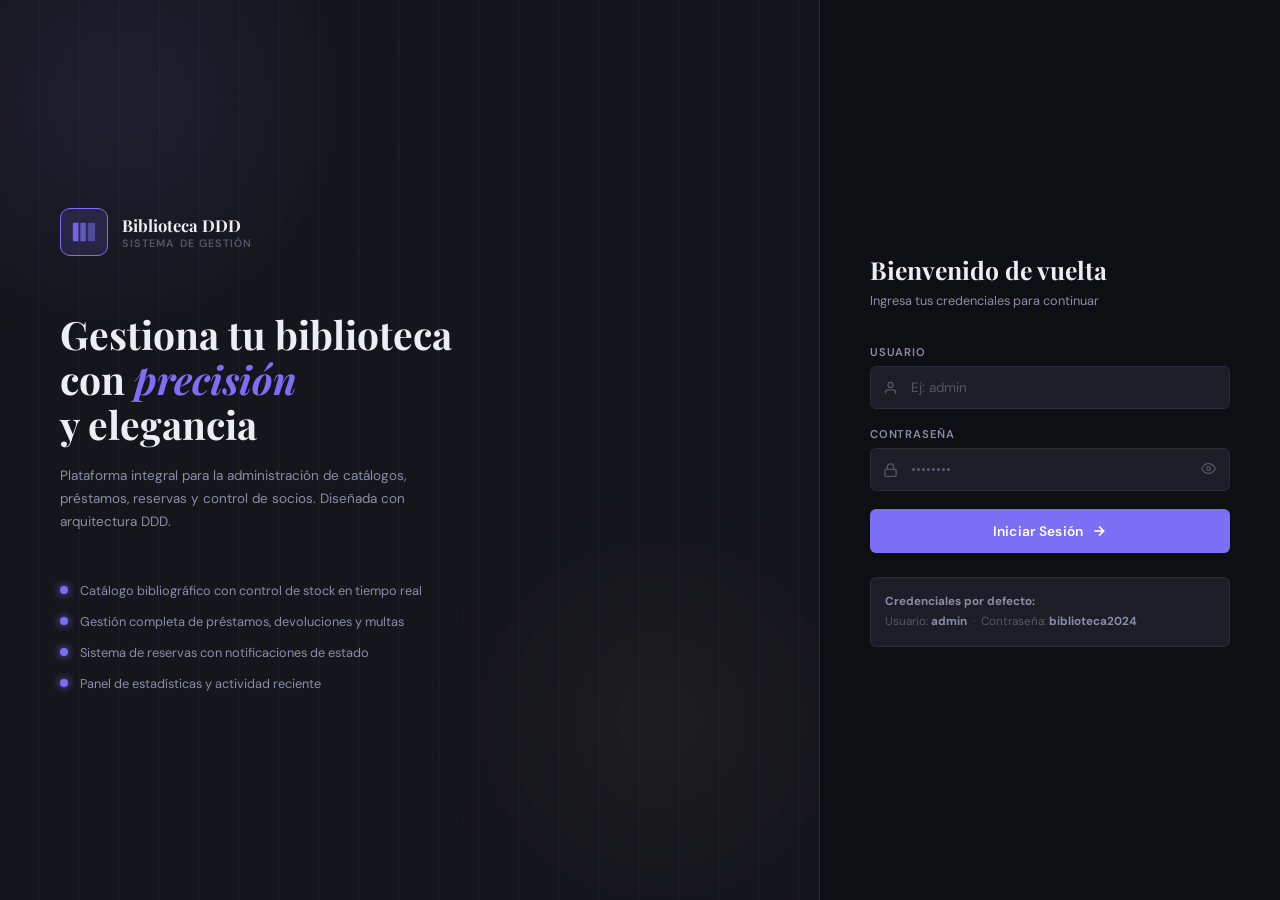
==== EnfoqueDDD/bibliotecaddd/backend/src/main/resources/static/index.html @ 49ec1af6 "feat: codigo base funcional" ====
<!DOCTYPE html>
<html lang="es">
<head>
  <meta charset="UTF-8" />
  <meta name="viewport" content="width=device-width, initial-scale=1.0" />
  <title>Biblioteca DDD — Sistema de Gestión</title>
  <link rel="preconnect" href="https://fonts.googleapis.com" />
  <link rel="preconnect" href="https://fonts.gstatic.com" crossorigin />
  <link href="https://fonts.googleapis.com/css2?family=Playfair+Display:wght@400;600;700&family=DM+Sans:wght@300;400;500;600&display=swap" rel="stylesheet" />
  <link rel="stylesheet" href="/css/styles.css" />
</head>
<body>
  <script>
    // Session guard — redirect to login if not authenticated
    if (!sessionStorage.getItem('bib_session')) {
      window.location.replace('login.html');
    }
  </script>

  <!-- Sidebar -->
  <aside class="sidebar" id="sidebar">
    <div class="sidebar-logo">
      <div class="logo-icon">
        <svg width="28" height="28" viewBox="0 0 28 28" fill="none">
          <rect x="2" y="4" width="6" height="20" rx="1" fill="currentColor" opacity="0.9"/>
          <rect x="10" y="4" width="6" height="20" rx="1" fill="currentColor" opacity="0.7"/>
          <rect x="18" y="4" width="8" height="20" rx="1" fill="currentColor" opacity="0.5"/>
        </svg>
      </div>
      <div>
        <span class="logo-title">Biblioteca</span>
        <span class="logo-sub">DDD System</span>
      </div>
    </div>

    <nav class="sidebar-nav">
      <div class="nav-section-label">Principal</div>
      <a href="#" class="nav-item active" data-page="dashboard">
        <svg width="18" height="18" viewBox="0 0 24 24" fill="none" stroke="currentColor" stroke-width="2"><rect x="3" y="3" width="7" height="7" rx="1"/><rect x="14" y="3" width="7" height="7" rx="1"/><rect x="3" y="14" width="7" height="7" rx="1"/><rect x="14" y="14" width="7" height="7" rx="1"/></svg>
        <span>Dashboard</span>
      </a>

      <div class="nav-section-label">Catálogo</div>
      <a href="#" class="nav-item" data-page="libros">
        <svg width="18" height="18" viewBox="0 0 24 24" fill="none" stroke="currentColor" stroke-width="2"><path d="M4 19.5A2.5 2.5 0 0 1 6.5 17H20"/><path d="M6.5 2H20v20H6.5A2.5 2.5 0 0 1 4 19.5v-15A2.5 2.5 0 0 1 6.5 2z"/></svg>
        <span>Libros</span>
      </a>

      <div class="nav-section-label">Usuarios</div>
      <a href="#" class="nav-item" data-page="usuarios">
        <svg width="18" height="18" viewBox="0 0 24 24" fill="none" stroke="currentColor" stroke-width="2"><path d="M17 21v-2a4 4 0 0 0-4-4H5a4 4 0 0 0-4 4v2"/><circle cx="9" cy="7" r="4"/><path d="M23 21v-2a4 4 0 0 0-3-3.87"/><path d="M16 3.13a4 4 0 0 1 0 7.75"/></svg>
        <span>Usuarios</span>
      </a>

      <div class="nav-section-label">Circulación</div>
      <a href="#" class="nav-item" data-page="prestamos">
        <svg width="18" height="18" viewBox="0 0 24 24" fill="none" stroke="currentColor" stroke-width="2"><path d="M14 2H6a2 2 0 0 0-2 2v16a2 2 0 0 0 2 2h12a2 2 0 0 0 2-2V8z"/><polyline points="14 2 14 8 20 8"/><line x1="16" y1="13" x2="8" y2="13"/><line x1="16" y1="17" x2="8" y2="17"/><polyline points="10 9 9 9 8 9"/></svg>
        <span>Préstamos</span>
      </a>
      <a href="#" class="nav-item" data-page="reservas">
        <svg width="18" height="18" viewBox="0 0 24 24" fill="none" stroke="currentColor" stroke-width="2"><rect x="3" y="4" width="18" height="18" rx="2" ry="2"/><line x1="16" y1="2" x2="16" y2="6"/><line x1="8" y1="2" x2="8" y2="6"/><line x1="3" y1="10" x2="21" y2="10"/></svg>
        <span>Reservas</span>
      </a>
      <a href="#" class="nav-item" data-page="multas">
        <svg width="18" height="18" viewBox="0 0 24 24" fill="none" stroke="currentColor" stroke-width="2"><circle cx="12" cy="12" r="10"/><line x1="12" y1="8" x2="12" y2="12"/><line x1="12" y1="16" x2="12.01" y2="16"/></svg>
        <span>Multas</span>
      </a>
    </nav>

    <div class="sidebar-footer">
      <div class="sidebar-footer-info">Sistema v1.0</div>
    </div>
  </aside>

  <!-- Overlay for mobile -->
  <div class="sidebar-overlay" id="sidebarOverlay"></div>

  <!-- Main -->
  <main class="main">
    <!-- Topbar -->
    <header class="topbar">
      <div class="topbar-left">
        <button class="menu-btn" id="menuBtn">
          <svg width="20" height="20" viewBox="0 0 24 24" fill="none" stroke="currentColor" stroke-width="2"><line x1="3" y1="12" x2="21" y2="12"/><line x1="3" y1="6" x2="21" y2="6"/><line x1="3" y1="18" x2="21" y2="18"/></svg>
        </button>
        <div class="page-breadcrumb">
          <span id="breadcrumbTitle">Dashboard</span>
        </div>
      </div>
      <div class="topbar-right">
        <div class="topbar-badge" id="topbarInfo">Sistema activo</div>
        <div class="topbar-user" id="topbarUser"></div>
        <button class="btn-logout" id="btnLogout" title="Cerrar sesión">
          <svg width="16" height="16" viewBox="0 0 24 24" fill="none" stroke="currentColor" stroke-width="2">
            <path d="M9 21H5a2 2 0 0 1-2-2V5a2 2 0 0 1 2-2h4"/>
            <polyline points="16 17 21 12 16 7"/>
            <line x1="21" y1="12" x2="9" y2="12"/>
          </svg>
          <span>Salir</span>
        </button>
      </div>
    </header>

    <!-- Page Content -->
    <div class="page-content">

      <!-- DASHBOARD -->
      <section class="page" id="page-dashboard">
        <div class="page-header">
          <div>
            <h1 class="page-title">Dashboard</h1>
            <p class="page-desc">Resumen general del sistema de biblioteca</p>
          </div>
        </div>
        <div class="stats-grid" id="dashboardStats">
          <div class="stat-card">
            <div class="stat-icon stat-icon--blue">
              <svg width="22" height="22" viewBox="0 0 24 24" fill="none" stroke="currentColor" stroke-width="2"><path d="M4 19.5A2.5 2.5 0 0 1 6.5 17H20"/><path d="M6.5 2H20v20H6.5A2.5 2.5 0 0 1 4 19.5v-15A2.5 2.5 0 0 1 6.5 2z"/></svg>
            </div>
            <div class="stat-info">
              <span class="stat-label">Total Libros</span>
              <span class="stat-value" id="stat-libros">—</span>
            </div>
          </div>
          <div class="stat-card">
            <div class="stat-icon stat-icon--green">
              <svg width="22" height="22" viewBox="0 0 24 24" fill="none" stroke="currentColor" stroke-width="2"><path d="M17 21v-2a4 4 0 0 0-4-4H5a4 4 0 0 0-4 4v2"/><circle cx="9" cy="7" r="4"/></svg>
            </div>
            <div class="stat-info">
              <span class="stat-label">Total Usuarios</span>
              <span class="stat-value" id="stat-usuarios">—</span>
            </div>
          </div>
          <div class="stat-card">
            <div class="stat-icon stat-icon--amber">
              <svg width="22" height="22" viewBox="0 0 24 24" fill="none" stroke="currentColor" stroke-width="2"><path d="M14 2H6a2 2 0 0 0-2 2v16a2 2 0 0 0 2 2h12a2 2 0 0 0 2-2V8z"/><polyline points="14 2 14 8 20 8"/></svg>
            </div>
            <div class="stat-info">
              <span class="stat-label">Préstamos Activos</span>
              <span class="stat-value" id="stat-prestamos">—</span>
            </div>
          </div>
          <div class="stat-card">
            <div class="stat-icon stat-icon--rose">
              <svg width="22" height="22" viewBox="0 0 24 24" fill="none" stroke="currentColor" stroke-width="2"><rect x="3" y="4" width="18" height="18" rx="2"/><line x1="16" y1="2" x2="16" y2="6"/><line x1="8" y1="2" x2="8" y2="6"/><line x1="3" y1="10" x2="21" y2="10"/></svg>
            </div>
            <div class="stat-info">
              <span class="stat-label">Reservas Activas</span>
              <span class="stat-value" id="stat-reservas">—</span>
            </div>
          </div>
        </div>

        <div class="dashboard-bottom">
          <div class="recent-card">
            <div class="card-header">
              <h3 class="card-title">Libros Recientes</h3>
            </div>
            <div class="card-body" id="dashRecentLibros"><div class="loading-row">Cargando...</div></div>
          </div>
          <div class="recent-card">
            <div class="card-header">
              <h3 class="card-title">Préstamos Recientes</h3>
            </div>
            <div class="card-body" id="dashRecentPrestamos"><div class="loading-row">Cargando...</div></div>
          </div>
        </div>
      </section>

      <!-- LIBROS -->
      <section class="page hidden" id="page-libros">
        <div class="page-header">
          <div>
            <h1 class="page-title">Catálogo de Libros</h1>
            <p class="page-desc">Gestión del inventario bibliográfico</p>
          </div>
          <button class="btn btn-primary" id="btnNuevoLibro">
            <svg width="16" height="16" viewBox="0 0 24 24" fill="none" stroke="currentColor" stroke-width="2.5"><line x1="12" y1="5" x2="12" y2="19"/><line x1="5" y1="12" x2="19" y2="12"/></svg>
            Nuevo Libro
          </button>
        </div>

        <div class="search-bar">
          <svg width="16" height="16" viewBox="0 0 24 24" fill="none" stroke="currentColor" stroke-width="2"><circle cx="11" cy="11" r="8"/><line x1="21" y1="21" x2="16.65" y2="16.65"/></svg>
          <input type="text" id="searchLibros" placeholder="Buscar por título, autor o código…" />
        </div>

        <div class="table-wrapper">
          <table class="data-table" id="tablaLibros">
            <thead>
              <tr>
                <th>Código</th>
                <th>Título</th>
                <th>Autor</th>
                <th>Stock</th>
                <th>Acciones</th>
              </tr>
            </thead>
            <tbody id="tbodyLibros">
              <tr><td colspan="5" class="loading-cell">Cargando libros…</td></tr>
            </tbody>
          </table>
        </div>
      </section>

      <!-- USUARIOS -->
      <section class="page hidden" id="page-usuarios">
        <div class="page-header">
          <div>
            <h1 class="page-title">Gestión de Usuarios</h1>
            <p class="page-desc">Registro y administración de socios</p>
          </div>
          <button class="btn btn-primary" id="btnNuevoUsuario">
            <svg width="16" height="16" viewBox="0 0 24 24" fill="none" stroke="currentColor" stroke-width="2.5"><line x1="12" y1="5" x2="12" y2="19"/><line x1="5" y1="12" x2="19" y2="12"/></svg>
            Nuevo Usuario
          </button>
        </div>

        <div class="search-bar">
          <svg width="16" height="16" viewBox="0 0 24 24" fill="none" stroke="currentColor" stroke-width="2"><circle cx="11" cy="11" r="8"/><line x1="21" y1="21" x2="16.65" y2="16.65"/></svg>
          <input type="text" id="searchUsuarios" placeholder="Buscar por nombre o ID…" />
        </div>

        <div class="table-wrapper">
          <table class="data-table">
            <thead>
              <tr>
                <th>ID</th>
                <th>Nombre</th>
                <th>Acciones</th>
              </tr>
            </thead>
            <tbody id="tbodyUsuarios">
              <tr><td colspan="3" class="loading-cell">Cargando usuarios…</td></tr>
            </tbody>
          </table>
        </div>
      </section>

      <!-- PRÉSTAMOS -->
      <section class="page hidden" id="page-prestamos">
        <div class="page-header">
          <div>
            <h1 class="page-title">Préstamos</h1>
            <p class="page-desc">Registro y control de préstamos activos</p>
          </div>
          <button class="btn btn-primary" id="btnNuevoPrestamo">
            <svg width="16" height="16" viewBox="0 0 24 24" fill="none" stroke="currentColor" stroke-width="2.5"><line x1="12" y1="5" x2="12" y2="19"/><line x1="5" y1="12" x2="19" y2="12"/></svg>
            Nuevo Préstamo
          </button>
        </div>

        <div class="filter-row">
          <div class="search-bar" style="flex:1">
            <svg width="16" height="16" viewBox="0 0 24 24" fill="none" stroke="currentColor" stroke-width="2"><circle cx="11" cy="11" r="8"/><line x1="21" y1="21" x2="16.65" y2="16.65"/></svg>
            <input type="text" id="filterPrestamosUsuario" placeholder="Filtrar por ID de usuario…" />
          </div>
          <button class="btn btn-ghost" id="btnFiltrarPrestamos">Filtrar</button>
          <button class="btn btn-ghost" id="btnTodosPrestamos">Todos</button>
        </div>

        <div class="table-wrapper">
          <table class="data-table">
            <thead>
              <tr>
                <th>ID</th>
                <th>Usuario</th>
                <th>Libro</th>
                <th>Estado</th>
                <th>Fecha Límite</th>
                <th>Multa</th>
                <th>Acciones</th>
              </tr>
            </thead>
            <tbody id="tbodyPrestamos">
              <tr><td colspan="7" class="loading-cell">Cargando préstamos…</td></tr>
            </tbody>
          </table>
        </div>
      </section>

      <!-- RESERVAS -->
      <section class="page hidden" id="page-reservas">
        <div class="page-header">
          <div>
            <h1 class="page-title">Reservas</h1>
            <p class="page-desc">Control de reservas de libros</p>
          </div>
          <button class="btn btn-primary" id="btnNuevaReserva">
            <svg width="16" height="16" viewBox="0 0 24 24" fill="none" stroke="currentColor" stroke-width="2.5"><line x1="12" y1="5" x2="12" y2="19"/><line x1="5" y1="12" x2="19" y2="12"/></svg>
            Nueva Reserva
          </button>
        </div>

        <div class="filter-row">
          <div class="search-bar" style="flex:1">
            <svg width="16" height="16" viewBox="0 0 24 24" fill="none" stroke="currentColor" stroke-width="2"><circle cx="11" cy="11" r="8"/><line x1="21" y1="21" x2="16.65" y2="16.65"/></svg>
            <input type="text" id="filterReservasUsuario" placeholder="Filtrar por ID de usuario…" />
          </div>
          <button class="btn btn-ghost" id="btnFiltrarReservas">Filtrar</button>
          <button class="btn btn-ghost" id="btnTodasReservas">Todas</button>
        </div>

        <div class="table-wrapper">
          <table class="data-table">
            <thead>
              <tr>
                <th>ID</th>
                <th>Usuario</th>
                <th>Libro</th>
                <th>Estado</th>
                <th>Fecha Reserva</th>
                <th>Acciones</th>
              </tr>
            </thead>
            <tbody id="tbodyReservas">
              <tr><td colspan="6" class="loading-cell">Cargando reservas…</td></tr>
            </tbody>
          </table>
        </div>
      </section>

      <!-- MULTAS -->
      <section class="page hidden" id="page-multas">
        <div class="page-header">
          <div>
            <h1 class="page-title">Multas</h1>
            <p class="page-desc">Consulta y pago de multas por retraso</p>
          </div>
        </div>

        <div class="multas-panel">
          <div class="multa-query-card">
            <h3 class="card-title">Consultar Multas por Usuario</h3>
            <div class="form-row">
              <div class="form-group">
                <label class="form-label">ID de Usuario</label>
                <input type="text" class="form-input" id="multaUsuarioId" placeholder="Ej: user-001" />
              </div>
              <button class="btn btn-primary" id="btnConsultarMulta">Consultar</button>
            </div>
            <div id="multaResult" class="multa-result hidden"></div>
          </div>

          <div class="multa-query-card">
            <h3 class="card-title">Pagar Multas de Préstamo</h3>
            <p class="form-help">Paga multas generadas durante la devolución de un libro.</p>
            <div class="form-row">
              <div class="form-group">
                <label class="form-label">ID de Préstamo</label>
                <input type="text" class="form-input" id="multaPrestamoId" placeholder="Ej: prestamo-001" />
              </div>
              <div class="form-group">
                <label class="form-label">ID de Usuario</label>
                <input type="text" class="form-input" id="multaPagarUsuarioId" placeholder="Ej: user-001" />
              </div>
              <button class="btn btn-primary" id="btnPagarMulta">Pagar</button>
            </div>
            <div id="multaPagoResult" class="multa-result hidden"></div>
          </div>
        </div>
      </section>

    </div><!-- end page-content -->
  </main>

  <!-- MODALS -->

  <!-- Modal: Nuevo/Editar Libro -->
  <div class="modal-overlay hidden" id="modalLibro">
    <div class="modal">
      <div class="modal-header">
        <h2 class="modal-title" id="modalLibroTitle">Registrar Libro</h2>
        <button class="modal-close" data-close="modalLibro">
          <svg width="18" height="18" viewBox="0 0 24 24" fill="none" stroke="currentColor" stroke-width="2"><line x1="18" y1="6" x2="6" y2="18"/><line x1="6" y1="6" x2="18" y2="18"/></svg>
        </button>
      </div>
      <div class="modal-body">
        <input type="hidden" id="libroEditCodigo" />
        <div class="form-group">
          <label class="form-label">Código del Libro *</label>
          <input type="text" class="form-input" id="libroCodigo" placeholder="Ej: LIB-001" />
        </div>
        <div class="form-group">
          <label class="form-label">Título *</label>
          <input type="text" class="form-input" id="libroTitulo" placeholder="Título completo del libro" />
        </div>
        <div class="form-group">
          <label class="form-label">Autor *</label>
          <input type="text" class="form-input" id="libroAutor" placeholder="Nombre del autor" />
        </div>
        <div class="form-group">
          <label class="form-label">Stock *</label>
          <input type="number" class="form-input" id="libroStock" min="0" placeholder="0" />
        </div>
      </div>
      <div class="modal-footer">
        <button class="btn btn-ghost" data-close="modalLibro">Cancelar</button>
        <button class="btn btn-primary" id="btnGuardarLibro">Guardar</button>
      </div>
    </div>
  </div>

  <!-- Modal: Nuevo/Editar Usuario -->
  <div class="modal-overlay hidden" id="modalUsuario">
    <div class="modal">
      <div class="modal-header">
        <h2 class="modal-title" id="modalUsuarioTitle">Registrar Usuario</h2>
        <button class="modal-close" data-close="modalUsuario">
          <svg width="18" height="18" viewBox="0 0 24 24" fill="none" stroke="currentColor" stroke-width="2"><line x1="18" y1="6" x2="6" y2="18"/><line x1="6" y1="6" x2="18" y2="18"/></svg>
        </button>
      </div>
      <div class="modal-body">
        <input type="hidden" id="usuarioEditId" />
        <div class="form-group">
          <label class="form-label">ID de Usuario *</label>
          <input type="text" class="form-input" id="usuarioId" placeholder="Ej: user-001" />
        </div>
        <div class="form-group">
          <label class="form-label">Nombre Completo *</label>
          <input type="text" class="form-input" id="usuarioNombre" placeholder="Nombre completo" />
        </div>
      </div>
      <div class="modal-footer">
        <button class="btn btn-ghost" data-close="modalUsuario">Cancelar</button>
        <button class="btn btn-primary" id="btnGuardarUsuario">Guardar</button>
      </div>
    </div>
  </div>

  <!-- Modal: Nuevo Préstamo -->
  <div class="modal-overlay hidden" id="modalPrestamo">
    <div class="modal">
      <div class="modal-header">
        <h2 class="modal-title">Registrar Préstamo</h2>
        <button class="modal-close" data-close="modalPrestamo">
          <svg width="18" height="18" viewBox="0 0 24 24" fill="none" stroke="currentColor" stroke-width="2"><line x1="18" y1="6" x2="6" y2="18"/><line x1="6" y1="6" x2="18" y2="18"/></svg>
        </button>
      </div>
      <div class="modal-body">
        <div class="form-group">
          <label class="form-label">ID de Usuario *</label>
          <input type="text" class="form-input" id="prestamoUsuarioId" placeholder="Ej: user-001" />
        </div>
        <div class="form-group">
          <label class="form-label">Código del Libro *</label>
          <input type="text" class="form-input" id="prestamoLibroCodigo" placeholder="Ej: LIB-001" />
        </div>
      </div>
      <div class="modal-footer">
        <button class="btn btn-ghost" data-close="modalPrestamo">Cancelar</button>
        <button class="btn btn-primary" id="btnGuardarPrestamo">Prestar</button>
      </div>
    </div>
  </div>

  <!-- Modal: Devolver Libro -->
  <div class="modal-overlay hidden" id="modalDevolucion">
    <div class="modal">
      <div class="modal-header">
        <h2 class="modal-title">Devolver Libro</h2>
        <button class="modal-close" data-close="modalDevolucion">
          <svg width="18" height="18" viewBox="0 0 24 24" fill="none" stroke="currentColor" stroke-width="2"><line x1="18" y1="6" x2="6" y2="18"/><line x1="6" y1="6" x2="18" y2="18"/></svg>
        </button>
      </div>
      <div class="modal-body">
        <p class="modal-info">Se registrará la devolución del préstamo. Si hay retraso, se calculará automáticamente la multa.</p>
        <div class="form-group">
          <label class="form-label">ID del Préstamo</label>
          <input type="text" class="form-input" id="devolucionPrestamoId" readonly />
        </div>
        <div class="form-group">
          <label class="form-label">ID de Usuario</label>
          <input type="text" class="form-input" id="devolucionUsuarioId" readonly />
        </div>
      </div>
      <div class="modal-footer">
        <button class="btn btn-ghost" data-close="modalDevolucion">Cancelar</button>
        <button class="btn btn-primary" id="btnConfirmarDevolucion">Confirmar Devolución</button>
      </div>
    </div>
  </div>

  <!-- Modal: Nueva Reserva -->
  <div class="modal-overlay hidden" id="modalReserva">
    <div class="modal">
      <div class="modal-header">
        <h2 class="modal-title">Nueva Reserva</h2>
        <button class="modal-close" data-close="modalReserva">
          <svg width="18" height="18" viewBox="0 0 24 24" fill="none" stroke="currentColor" stroke-width="2"><line x1="18" y1="6" x2="6" y2="18"/><line x1="6" y1="6" x2="18" y2="18"/></svg>
        </button>
      </div>
      <div class="modal-body">
        <div class="form-group">
          <label class="form-label">ID de Usuario *</label>
          <input type="text" class="form-input" id="reservaUsuarioId" placeholder="Ej: user-001" />
        </div>
        <div class="form-group">
          <label class="form-label">Código del Libro *</label>
          <input type="text" class="form-input" id="reservaLibroCodigo" placeholder="Ej: LIB-001" />
        </div>
      </div>
      <div class="modal-footer">
        <button class="btn btn-ghost" data-close="modalReserva">Cancelar</button>
        <button class="btn btn-primary" id="btnGuardarReserva">Reservar</button>
      </div>
    </div>
  </div>

  <!-- Modal: Cancelar Reserva -->
  <div class="modal-overlay hidden" id="modalCancelarReserva">
    <div class="modal">
      <div class="modal-header">
        <h2 class="modal-title">Cancelar Reserva</h2>
        <button class="modal-close" data-close="modalCancelarReserva">
          <svg width="18" height="18" viewBox="0 0 24 24" fill="none" stroke="currentColor" stroke-width="2"><line x1="18" y1="6" x2="6" y2="18"/><line x1="6" y1="6" x2="18" y2="18"/></svg>
        </button>
      </div>
      <div class="modal-body">
        <p class="modal-info">Se cancelará la reserva seleccionada.</p>
        <div class="form-group">
          <label class="form-label">ID de la Reserva</label>
          <input type="text" class="form-input" id="cancelarReservaId" readonly />
        </div>
        <div class="form-group">
          <label class="form-label">ID de Usuario</label>
          <input type="text" class="form-input" id="cancelarReservaUsuarioId" readonly />
        </div>
      </div>
      <div class="modal-footer">
        <button class="btn btn-ghost" data-close="modalCancelarReserva">No cancelar</button>
        <button class="btn btn-danger" id="btnConfirmarCancelarReserva">Cancelar Reserva</button>
      </div>
    </div>
  </div>

  <!-- Confirm Delete Modal -->
  <div class="modal-overlay hidden" id="modalConfirm">
    <div class="modal modal--sm">
      <div class="modal-header">
        <h2 class="modal-title">Confirmar eliminación</h2>
      </div>
      <div class="modal-body">
        <p class="modal-info" id="modalConfirmMsg">¿Estás seguro de que deseas eliminar este elemento?</p>
      </div>
      <div class="modal-footer">
        <button class="btn btn-ghost" data-close="modalConfirm">Cancelar</button>
        <button class="btn btn-danger" id="btnConfirmDelete">Eliminar</button>
      </div>
    </div>
  </div>

  <!-- Toast -->
  <div class="toast-container" id="toastContainer"></div>

  <script src="/js/api.js"></script>
  <script src="/js/app.js"></script>
</body>
</html>
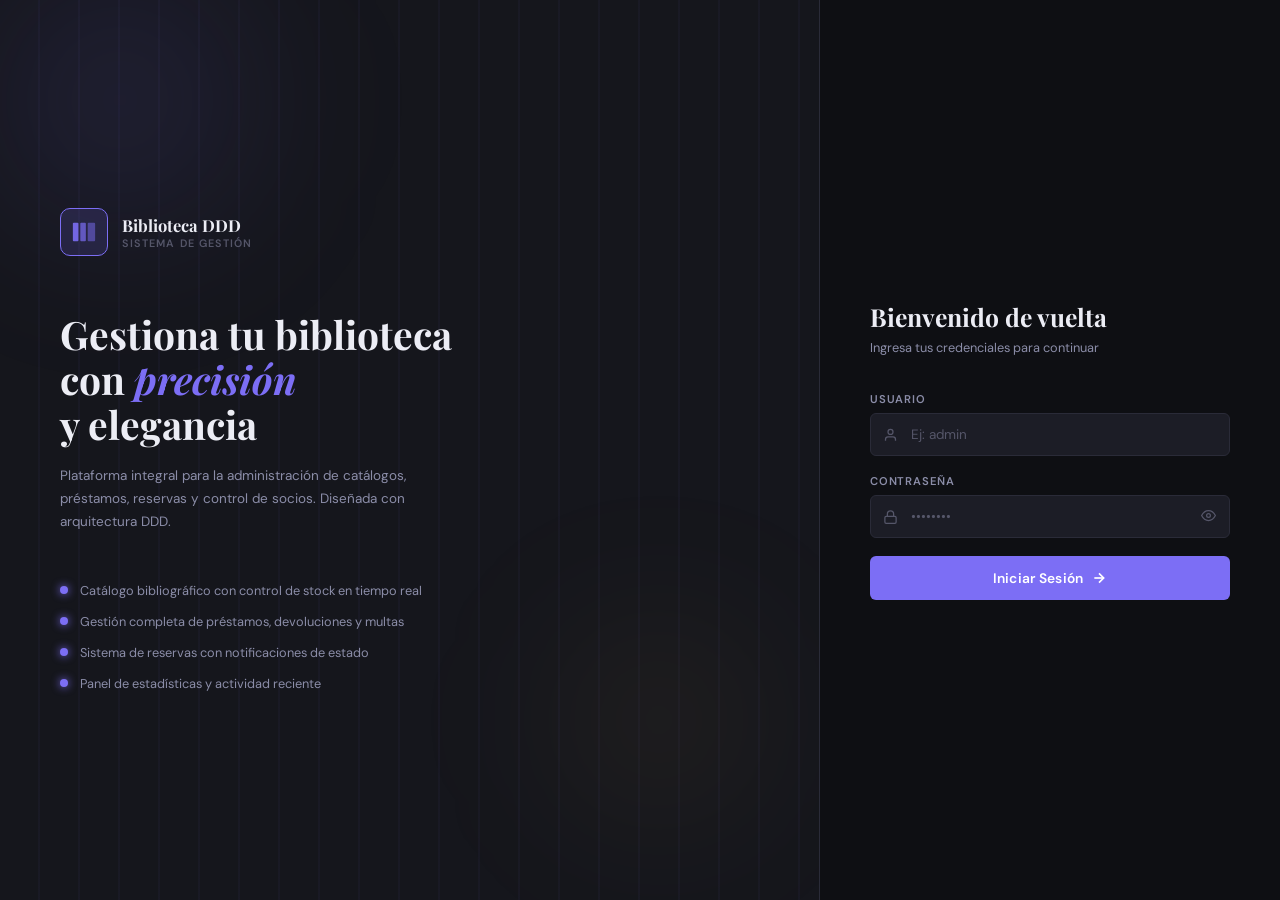
==== commit 803a3e6b: "EnfoqueDD Completo" ====
--- a/EnfoqueDDD/bibliotecaddd/backend/src/main/resources/static/index.html
+++ b/EnfoqueDDD/bibliotecaddd/backend/src/main/resources/static/index.html
@@ -439,12 +439,26 @@
       </div>
       <div class="modal-body">
         <div class="form-group">
-          <label class="form-label">ID de Usuario *</label>
-          <input type="text" class="form-input" id="prestamoUsuarioId" placeholder="Ej: user-001" />
-        </div>
-        <div class="form-group">
-          <label class="form-label">Código del Libro *</label>
-          <input type="text" class="form-input" id="prestamoLibroCodigo" placeholder="Ej: LIB-001" />
+          <label class="form-label">Usuario *</label>
+          <div class="searchable-select" id="prestamoUsuarioSelect">
+            <div class="ss-control" id="prestamoUsuarioControl">
+              <input type="text" class="ss-input" id="prestamoUsuarioSearch" placeholder="Buscar usuario por nombre o ID…" autocomplete="off" />
+              <svg class="ss-arrow" width="14" height="14" viewBox="0 0 24 24" fill="none" stroke="currentColor" stroke-width="2.5"><polyline points="6 9 12 15 18 9"/></svg>
+            </div>
+            <div class="ss-dropdown hidden" id="prestamoUsuarioDropdown"></div>
+            <input type="hidden" id="prestamoUsuarioId" />
+          </div>
+        </div>
+        <div class="form-group">
+          <label class="form-label">Libro *</label>
+          <div class="searchable-select" id="prestamoLibroSelect">
+            <div class="ss-control" id="prestamoLibroControl">
+              <input type="text" class="ss-input" id="prestamoLibroSearch" placeholder="Buscar libro por título o código…" autocomplete="off" />
+              <svg class="ss-arrow" width="14" height="14" viewBox="0 0 24 24" fill="none" stroke="currentColor" stroke-width="2.5"><polyline points="6 9 12 15 18 9"/></svg>
+            </div>
+            <div class="ss-dropdown hidden" id="prestamoLibroDropdown"></div>
+            <input type="hidden" id="prestamoLibroCodigo" />
+          </div>
         </div>
       </div>
       <div class="modal-footer">
@@ -482,30 +496,50 @@
   </div>
 
   <!-- Modal: Nueva Reserva -->
-  <div class="modal-overlay hidden" id="modalReserva">
-    <div class="modal">
-      <div class="modal-header">
-        <h2 class="modal-title">Nueva Reserva</h2>
-        <button class="modal-close" data-close="modalReserva">
-          <svg width="18" height="18" viewBox="0 0 24 24" fill="none" stroke="currentColor" stroke-width="2"><line x1="18" y1="6" x2="6" y2="18"/><line x1="6" y1="6" x2="18" y2="18"/></svg>
-        </button>
-      </div>
-      <div class="modal-body">
-        <div class="form-group">
-          <label class="form-label">ID de Usuario *</label>
-          <input type="text" class="form-input" id="reservaUsuarioId" placeholder="Ej: user-001" />
-        </div>
-        <div class="form-group">
-          <label class="form-label">Código del Libro *</label>
-          <input type="text" class="form-input" id="reservaLibroCodigo" placeholder="Ej: LIB-001" />
-        </div>
-      </div>
-      <div class="modal-footer">
-        <button class="btn btn-ghost" data-close="modalReserva">Cancelar</button>
-        <button class="btn btn-primary" id="btnGuardarReserva">Reservar</button>
-      </div>
-    </div>
-  </div>
+<div class="modal-overlay hidden" id="modalReserva">
+  <div class="modal">
+    <div class="modal-header">
+      <h2 class="modal-title">Nueva Reserva</h2>
+      <button class="modal-close" data-close="modalReserva">
+        <svg width="18" height="18" viewBox="0 0 24 24" fill="none" stroke="currentColor" stroke-width="2">
+          <line x1="18" y1="6" x2="6" y2="18"/><line x1="6" y1="6" x2="18" y2="18"/>
+        </svg>
+      </button>
+    </div>
+    <div class="modal-body">
+      <div class="form-group">
+        <label class="form-label">Usuario *</label>
+        <div class="searchable-select" id="reservaUsuarioSelect">
+          <div class="ss-control" id="reservaUsuarioControl">
+            <input type="text" class="ss-input" id="reservaUsuarioSearch" placeholder="Buscar usuario por nombre o ID…" autocomplete="off" />
+            <svg class="ss-arrow" width="14" height="14" viewBox="0 0 24 24" fill="none" stroke="currentColor" stroke-width="2.5">
+              <polyline points="6 9 12 15 18 9"/>
+            </svg>
+          </div>
+          <div class="ss-dropdown hidden" id="reservaUsuarioDropdown"></div>
+          <input type="hidden" id="reservaUsuarioId" />
+        </div>
+      </div>
+      <div class="form-group">
+        <label class="form-label">Libro *</label>
+        <div class="searchable-select" id="reservaLibroSelect">
+          <div class="ss-control" id="reservaLibroControl">
+            <input type="text" class="ss-input" id="reservaLibroSearch" placeholder="Buscar libro por título o código…" autocomplete="off" />
+            <svg class="ss-arrow" width="14" height="14" viewBox="0 0 24 24" fill="none" stroke="currentColor" stroke-width="2.5">
+              <polyline points="6 9 12 15 18 9"/>
+            </svg>
+          </div>
+          <div class="ss-dropdown hidden" id="reservaLibroDropdown"></div>
+          <input type="hidden" id="reservaLibroCodigo" />
+        </div>
+      </div>
+    </div>
+    <div class="modal-footer">
+      <button class="btn btn-ghost" data-close="modalReserva">Cancelar</button>
+      <button class="btn btn-primary" id="btnGuardarReserva">Reservar</button>
+    </div>
+  </div>
+</div>
 
   <!-- Modal: Cancelar Reserva -->
   <div class="modal-overlay hidden" id="modalCancelarReserva">
